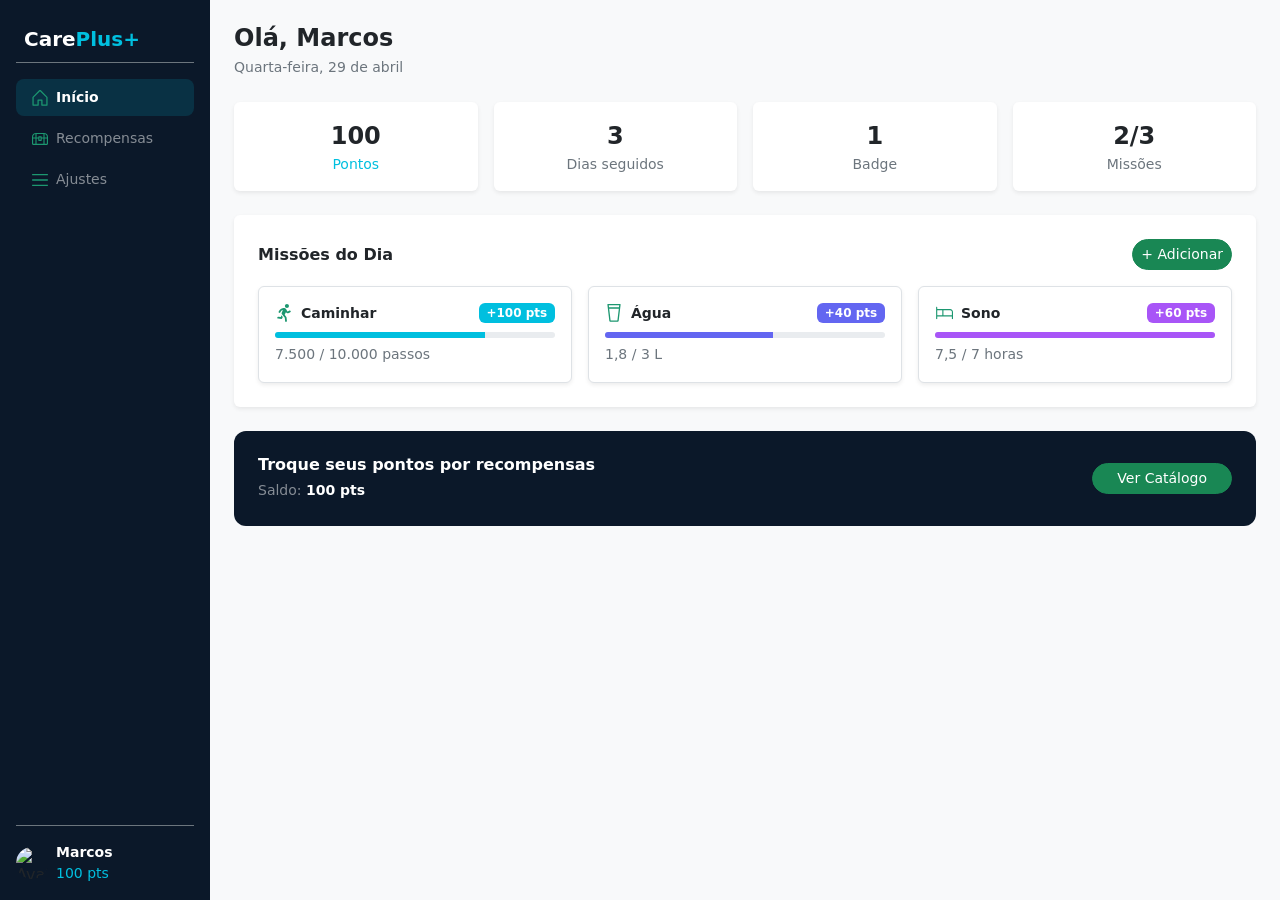
==== index.html @ 82844d2a "git init" ====
<!DOCTYPE html>
<html lang="pt-BR">
<head>
  <meta charset="UTF-8">
  <meta name="viewport" content="width=device-width, initial-scale=1.0">
  <title>CarePlus+</title>
  <link href="https://cdn.jsdelivr.net/npm/bootstrap@5.3.3/dist/css/bootstrap.min.css" rel="stylesheet">
  <style>
    :root { --bs-success: #00BFDF; --bs-success-rgb: 0,191,223; }

    .sidebar { width: 210px; min-height: 100vh; background: #0B1829; position: sticky; top: 0; flex-shrink: 0; }
    .sidebar .nav-link { color: rgba(255,255,255,0.5); font-size: 0.875rem; border-radius: 8px; }
    .sidebar .nav-link:hover  { color: #fff; background: rgba(255,255,255,0.06); }
    .sidebar .nav-link.active { color: #fff; background: rgba(0,191,223,0.15); font-weight: 600; }

    .bottom-nav { background: #0B1829; }
    .bottom-nav .nav-link { color: rgba(255,255,255,0.45); font-size: 0.65rem; }
    .bottom-nav .nav-link.active { color: #00BFDF; }
  </style>
</head>

<body class="bg-light">
<div class="d-flex">

  <!-- SIDEBAR — d-none d-lg-flex: só aparece no desktop -->
  <aside class="sidebar d-none d-lg-flex flex-column p-3 gap-3">

    <div class="text-white fw-bold fs-5 px-2 pt-2 pb-2 border-bottom border-secondary">
      Care<span style="color:#00BFDF">Plus+</span>
    </div>

    <ul class="nav flex-column gap-1 flex-grow-1">
      <li><a href="./index.html" class="nav-link active d-flex align-items-center gap-2">
        <img src="./src/assets/svgs/home.svg" width="16" height="16" alt=""> Início
      </a></li>
      <li><a href="./src/pages/rewards.html" class="nav-link d-flex align-items-center gap-2">
        <img src="./src/assets/svgs/rewards.svg" width="16" height="16" alt=""> Recompensas
      </a></li>
      <li><a href="#" class="nav-link d-flex align-items-center gap-2">
        <img src="./src/assets/svgs/settings.svg" width="16" height="16" alt=""> Ajustes
      </a></li>
    </ul>

    <div class="d-flex align-items-center gap-2 border-top border-secondary pt-3">
      <img src="./src/assets/imgs/thispersondoesnotexist 1.png"
           class="rounded-circle" width="32" height="32" style="object-fit:cover" alt="Avatar">
      <div>
        <div class="text-white small fw-semibold">Marcos</div>
        <div class="text-success small">100 pts</div>
      </div>
    </div>

  </aside>

  <!-- MAIN -->
  <main class="flex-grow-1 p-4 pb-5 pb-lg-4">

    <h1 class="fs-4 fw-bold mb-1">Olá, Marcos</h1>
    <p class="text-secondary small mb-4">Quarta-feira, 29 de abril</p>

    <!-- Stats — row g-3: grid Bootstrap com espaçamento -->
    <div class="row g-3 mb-4">
      <!-- col-6 col-lg-3: 2 colunas mobile, 4 colunas desktop -->
      <div class="col-6 col-lg-3">
        <div class="card border-0 shadow-sm text-center py-3">
          <div class="fw-bold fs-4">100</div>
          <small class="text-success">Pontos</small>
        </div>
      </div>
      <div class="col-6 col-lg-3">
        <div class="card border-0 shadow-sm text-center py-3">
          <div class="fw-bold fs-4">3</div>
          <small class="text-secondary">Dias seguidos</small>
        </div>
      </div>
      <div class="col-6 col-lg-3">
        <div class="card border-0 shadow-sm text-center py-3">
          <div class="fw-bold fs-4">1</div>
          <small class="text-secondary">Badge</small>
        </div>
      </div>
      <div class="col-6 col-lg-3">
        <div class="card border-0 shadow-sm text-center py-3">
          <div class="fw-bold fs-4">2/3</div>
          <small class="text-secondary">Missões</small>
        </div>
      </div>
    </div>

    <!-- Missões -->
    <div class="card border-0 shadow-sm mb-4">
      <div class="card-body p-4">

        <div class="d-flex justify-content-between align-items-center mb-3">
          <h2 class="fs-6 fw-bold mb-0">Missões do Dia</h2>
          <!-- data-bs-toggle: abre o modal sem JavaScript -->
          <button class="btn btn-success btn-sm rounded-pill"
                  data-bs-toggle="modal" data-bs-target="#modalMetas">
            + Adicionar
          </button>
        </div>

        <!-- row g-3: col-12 mobile, col-md-4 desktop -->
        <div class="row g-3">

          <div class="col-12 col-md-4">
            <div class="card border shadow-sm">
              <div class="card-body p-3">
                <div class="d-flex align-items-center gap-2 mb-2">
                  <img src="./src/assets/svgs/run.svg" width="18" height="18" alt="">
                  <span class="fw-semibold small">Caminhar</span>
                  <!-- badge: componente Bootstrap para pontos -->
                  <span class="badge bg-success ms-auto">+100 pts</span>
                </div>
                <!-- progress: barra de progresso Bootstrap com aria para acessibilidade -->
                <div class="progress mb-1" style="height:6px;"
                     role="progressbar" aria-valuenow="75" aria-valuemin="0" aria-valuemax="100">
                  <div class="progress-bar bg-success" style="width:75%"></div>
                </div>
                <small class="text-secondary">7.500 / 10.000 passos</small>
              </div>
            </div>
          </div>

          <div class="col-12 col-md-4">
            <div class="card border shadow-sm">
              <div class="card-body p-3">
                <div class="d-flex align-items-center gap-2 mb-2">
                  <img src="./src/assets/svgs/water.svg" width="18" height="18" alt="">
                  <span class="fw-semibold small">Água</span>
                  <span class="badge ms-auto" style="background:#6366F1">+40 pts</span>
                </div>
                <div class="progress mb-1" style="height:6px;"
                     role="progressbar" aria-valuenow="60" aria-valuemin="0" aria-valuemax="100">
                  <div class="progress-bar" style="width:60%; background:#6366F1"></div>
                </div>
                <small class="text-secondary">1,8 / 3 L</small>
              </div>
            </div>
          </div>

          <div class="col-12 col-md-4">
            <div class="card border shadow-sm">
              <div class="card-body p-3">
                <div class="d-flex align-items-center gap-2 mb-2">
                  <img src="./src/assets/svgs/bed.svg" width="18" height="18" alt="">
                  <span class="fw-semibold small">Sono</span>
                  <span class="badge ms-auto" style="background:#A855F7">+60 pts</span>
                </div>
                <div class="progress mb-1" style="height:6px;"
                     role="progressbar" aria-valuenow="100" aria-valuemin="0" aria-valuemax="100">
                  <div class="progress-bar" style="width:100%; background:#A855F7"></div>
                </div>
                <small class="text-secondary">7,5 / 7 horas</small>
              </div>
            </div>
          </div>

        </div>
      </div>
    </div>

    <!-- Banner Recompensas -->
    <div class="card border-0 text-white p-4" style="background:#0B1829; border-radius:12px;">
      <div class="d-flex justify-content-between align-items-center flex-wrap gap-3">
        <div>
          <h2 class="fs-6 fw-bold text-white mb-1">Troque seus pontos por recompensas</h2>
          <small style="color:rgba(255,255,255,.5)">Saldo: <strong class="text-white">100 pts</strong></small>
        </div>
        <a href="./src/pages/rewards.html" class="btn btn-success btn-sm rounded-pill px-4">
          Ver Catálogo
        </a>
      </div>
    </div>

  </main>
</div>


<!-- Navbar Mobile — fixed-bottom d-lg-none: some no desktop -->
<nav class="bottom-nav fixed-bottom d-flex d-lg-none">
  <a href="./index.html" class="nav-link active flex-fill d-flex flex-column align-items-center py-2">
    <img src="./src/assets/svgs/home.svg" width="22" height="22" alt="">
    <span>Início</span>
  </a>
  <a href="./src/pages/rewards.html" class="nav-link flex-fill d-flex flex-column align-items-center py-2">
    <img src="./src/assets/svgs/rewards.svg" width="22" height="22" alt="">
    <span>Recompensas</span>
  </a>
  <a href="#" class="nav-link flex-fill d-flex flex-column align-items-center py-2">
    <img src="./src/assets/svgs/settings.svg" width="22" height="22" alt="">
    <span>Ajustes</span>
  </a>
</nav>


<!-- Modal: Adicionar Meta — componente Bootstrap, sem JS customizado -->
<div class="modal fade" id="modalMetas" tabindex="-1" aria-hidden="true">
  <div class="modal-dialog modal-dialog-centered">
    <div class="modal-content rounded-4 border-0 shadow">
      <div class="modal-header border-0">
        <h5 class="modal-title fw-bold">Nova meta</h5>
        <button type="button" class="btn-close" data-bs-dismiss="modal"></button>
      </div>
      <div class="modal-body pt-0">
        <form>
          <div class="mb-3">
            <label class="form-label small fw-semibold text-secondary">Nome da meta</label>
            <input type="text" class="form-control rounded-3" placeholder="Ex: Caminhar 30 minutos">
          </div>
          <div class="mb-3">
            <label class="form-label small fw-semibold text-secondary">Tipo</label>
            <select class="form-select rounded-3">
              <option>Diária</option>
              <option>Semanal</option>
            </select>
          </div>
          <div>
            <label class="form-label small fw-semibold text-secondary">Valor alvo</label>
            <input type="number" class="form-control rounded-3" placeholder="Ex: 10000">
          </div>
        </form>
      </div>
      <div class="modal-footer border-0">
        <button class="btn btn-outline-secondary btn-sm rounded-3" data-bs-dismiss="modal">Cancelar</button>
        <button class="btn btn-success btn-sm rounded-3" data-bs-dismiss="modal">Salvar</button>
      </div>
    </div>
  </div>
</div>


<script src="https://cdn.jsdelivr.net/npm/bootstrap@5.3.3/dist/js/bootstrap.bundle.min.js"></script>
</body>
</html>
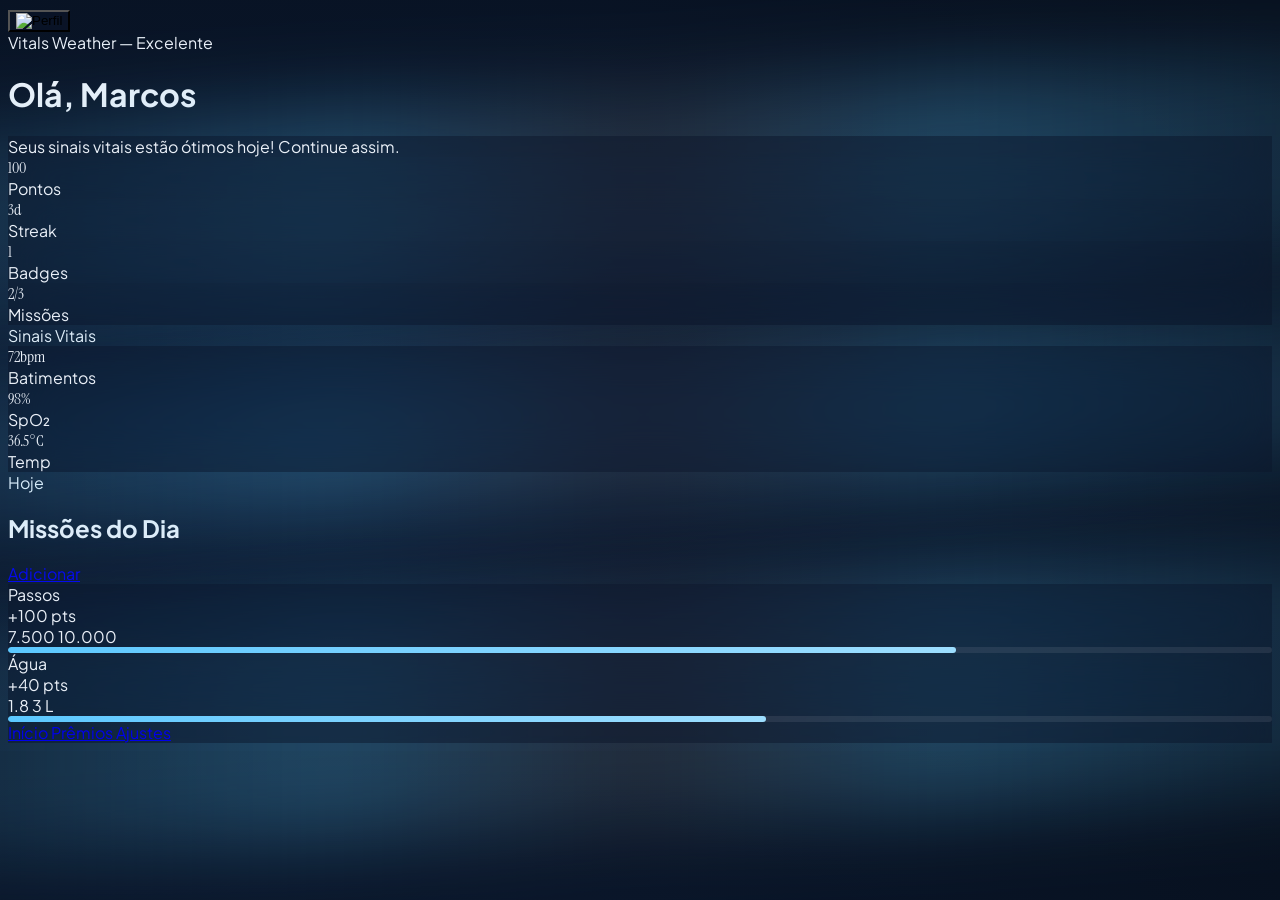
==== commit 0a3abdb2: "feat: add settings page with dynamic particles and Vitals Weather simulator - Implemented a new sett" ====
--- a/index.html
+++ b/index.html
@@ -3,233 +3,188 @@
 <head>
   <meta charset="UTF-8">
   <meta name="viewport" content="width=device-width, initial-scale=1.0">
-  <title>CarePlus+</title>
-  <link href="https://cdn.jsdelivr.net/npm/bootstrap@5.3.3/dist/css/bootstrap.min.css" rel="stylesheet">
-  <style>
-    :root { --bs-success: #00BFDF; --bs-success-rgb: 0,191,223; }
-
-    .sidebar { width: 210px; min-height: 100vh; background: #0B1829; position: sticky; top: 0; flex-shrink: 0; }
-    .sidebar .nav-link { color: rgba(255,255,255,0.5); font-size: 0.875rem; border-radius: 8px; }
-    .sidebar .nav-link:hover  { color: #fff; background: rgba(255,255,255,0.06); }
-    .sidebar .nav-link.active { color: #fff; background: rgba(0,191,223,0.15); font-weight: 600; }
-
-    .bottom-nav { background: #0B1829; }
-    .bottom-nav .nav-link { color: rgba(255,255,255,0.45); font-size: 0.65rem; }
-    .bottom-nav .nav-link.active { color: #00BFDF; }
-  </style>
+  <title>CarePlus+ V2</title>
+  
+  <link rel="preconnect" href="https://fonts.googleapis.com">
+  <link rel="preconnect" href="https://fonts.gstatic.com" crossorigin>
+  <link href="https://fonts.googleapis.com/css2?family=Plus+Jakarta+Sans:ital,wght@0,300;0,400;0,500;0,600;0,700;0,800;1,400&family=Instrument+Serif:ital@0;1&display=swap" rel="stylesheet">
+  
+  <script src="https://cdn.tailwindcss.com"></script>
+  
+  <link rel="stylesheet" href="style.css">
+  
+  <script src="https://unpkg.com/lucide@latest"></script>
 </head>
 
-<body class="bg-light">
-<div class="d-flex">
+<body class="app-bg vw-excellent relative min-h-[100dvh] overflow-x-hidden">
 
-  <!-- SIDEBAR — d-none d-lg-flex: só aparece no desktop -->
-  <aside class="sidebar d-none d-lg-flex flex-column p-3 gap-3">
-
-    <div class="text-white fw-bold fs-5 px-2 pt-2 pb-2 border-bottom border-secondary">
-      Care<span style="color:#00BFDF">Plus+</span>
+  <div aria-hidden="true" class="fixed inset-0 pointer-events-none z-0" id="particles-container">
+    <div class="aurora-band b1"></div>
+    <div class="aurora-band b2"></div>
+    <div class="aurora-band b3"></div>
     </div>
 
-    <ul class="nav flex-column gap-1 flex-grow-1">
-      <li><a href="./index.html" class="nav-link active d-flex align-items-center gap-2">
-        <img src="./src/assets/svgs/home.svg" width="16" height="16" alt=""> Início
-      </a></li>
-      <li><a href="./src/pages/rewards.html" class="nav-link d-flex align-items-center gap-2">
-        <img src="./src/assets/svgs/rewards.svg" width="16" height="16" alt=""> Recompensas
-      </a></li>
-      <li><a href="#" class="nav-link d-flex align-items-center gap-2">
-        <img src="./src/assets/svgs/settings.svg" width="16" height="16" alt=""> Ajustes
-      </a></li>
-    </ul>
+  <div class="fixed top-4 right-4 z-50">
+    <button class="w-10 h-10 rounded-full border border-[var(--card-border)] overflow-hidden glass shadow-lg">
+      <img src="https://ui-avatars.com/api/?name=Marcos&background=random" class="w-full h-full object-cover" alt="Perfil">
+    </button>
+  </div>
 
-    <div class="d-flex align-items-center gap-2 border-top border-secondary pt-3">
-      <img src="./src/assets/imgs/thispersondoesnotexist 1.png"
-           class="rounded-circle" width="32" height="32" style="object-fit:cover" alt="Avatar">
-      <div>
-        <div class="text-white small fw-semibold">Marcos</div>
-        <div class="text-success small">100 pts</div>
+  <main class="relative z-10 min-h-[100dvh] py-[clamp(24px,5vw,56px)] px-[clamp(16px,5vw,48px)] pb-32 max-w-[720px] mx-auto">
+    
+    <header class="mb-2 mt-4">
+      <div class="text-[0.6rem] font-bold tracking-[0.22em] uppercase text-[var(--accent)] mb-1">
+        Vitals Weather — Excelente
       </div>
-    </div>
+      <h1 class="text-[clamp(1.6rem,5vw,2.2rem)] font-extrabold text-[var(--text-primary)] tracking-[-0.03em] leading-[1.1]">
+        Olá, Marcos
+      </h1>
+      <p class="text-[0.82rem] text-[var(--text-muted)] mt-1 capitalize" id="data-atual"></p>
+    </header>
 
-  </aside>
-
-  <!-- MAIN -->
-  <main class="flex-grow-1 p-4 pb-5 pb-lg-4">
-
-    <h1 class="fs-4 fw-bold mb-1">Olá, Marcos</h1>
-    <p class="text-secondary small mb-4">Quarta-feira, 29 de abril</p>
-
-    <!-- Stats — row g-3: grid Bootstrap com espaçamento -->
-    <div class="row g-3 mb-4">
-      <!-- col-6 col-lg-3: 2 colunas mobile, 4 colunas desktop -->
-      <div class="col-6 col-lg-3">
-        <div class="card border-0 shadow-sm text-center py-3">
-          <div class="fw-bold fs-4">100</div>
-          <small class="text-success">Pontos</small>
+    <div class="flex justify-center py-6 mb-6 relative">
+      <div class="flex flex-col items-center panda-float z-10">
+        <div class="glass p-3 rounded-2xl mb-4 text-sm text-[var(--text-primary)] max-w-[220px] text-center border border-[var(--card-border)] shadow-lg">
+          Seus sinais vitais estão ótimos hoje! Continue assim.
         </div>
-      </div>
-      <div class="col-6 col-lg-3">
-        <div class="card border-0 shadow-sm text-center py-3">
-          <div class="fw-bold fs-4">3</div>
-          <small class="text-secondary">Dias seguidos</small>
-        </div>
-      </div>
-      <div class="col-6 col-lg-3">
-        <div class="card border-0 shadow-sm text-center py-3">
-          <div class="fw-bold fs-4">1</div>
-          <small class="text-secondary">Badge</small>
-        </div>
-      </div>
-      <div class="col-6 col-lg-3">
-        <div class="card border-0 shadow-sm text-center py-3">
-          <div class="fw-bold fs-4">2/3</div>
-          <small class="text-secondary">Missões</small>
+        <div class="w-24 h-24 rounded-full bg-[var(--card-bg)] border-2 border-[var(--accent)] flex items-center justify-center viz-glow backdrop-blur-md">
+          <i data-lucide="smile" class="text-[var(--accent)] w-12 h-12"></i>
         </div>
       </div>
     </div>
 
-    <!-- Missões -->
-    <div class="card border-0 shadow-sm mb-4">
-      <div class="card-body p-4">
+    <section aria-label="Estatísticas" class="grid gap-3 mb-7 grid-cols-2 sm:grid-cols-4">
+      <div class="glass rounded-lg p-4 flex flex-col items-center gap-1 hover:border-[var(--accent-soft)] transition-colors">
+        <i data-lucide="star" class="text-[var(--accent)] mb-1" width="20"></i>
+        <div class="font-display text-2xl leading-none">100</div>
+        <div class="text-[0.58rem] font-bold tracking-[0.1em] uppercase text-[var(--text-muted)]">Pontos</div>
+      </div>
+      <div class="glass rounded-lg p-4 flex flex-col items-center gap-1 hover:border-[var(--accent-soft)] transition-colors">
+        <i data-lucide="zap" class="text-[var(--accent)] mb-1" width="20"></i>
+        <div class="font-display text-2xl leading-none">3<span class="text-[0.62rem] ml-0.5">d</span></div>
+        <div class="text-[0.58rem] font-bold tracking-[0.1em] uppercase text-[var(--text-muted)]">Streak</div>
+      </div>
+      <div class="glass rounded-lg p-4 flex flex-col items-center gap-1 hover:border-[var(--accent-soft)] transition-colors">
+        <i data-lucide="award" class="text-[var(--accent)] mb-1" width="20"></i>
+        <div class="font-display text-2xl leading-none">1</div>
+        <div class="text-[0.58rem] font-bold tracking-[0.1em] uppercase text-[var(--text-muted)]">Badges</div>
+      </div>
+      <div class="glass rounded-lg p-4 flex flex-col items-center gap-1 hover:border-[var(--accent-soft)] transition-colors">
+        <i data-lucide="check-circle-2" class="text-[var(--accent)] mb-1" width="20"></i>
+        <div class="font-display text-2xl leading-none">2/3</div>
+        <div class="text-[0.58rem] font-bold tracking-[0.1em] uppercase text-[var(--text-muted)]">Missões</div>
+      </div>
+    </section>
 
-        <div class="d-flex justify-content-between align-items-center mb-3">
-          <h2 class="fs-6 fw-bold mb-0">Missões do Dia</h2>
-          <!-- data-bs-toggle: abre o modal sem JavaScript -->
-          <button class="btn btn-success btn-sm rounded-pill"
-                  data-bs-toggle="modal" data-bs-target="#modalMetas">
-            + Adicionar
-          </button>
+    <section aria-label="Sinais vitais" class="mb-7">
+      <div class="text-[0.6rem] font-bold tracking-[0.22em] uppercase text-[var(--text-muted)] mb-2">
+        Sinais Vitais
+      </div>
+      <div class="glass rounded-lg p-[18px] flex items-center justify-between gap-2">
+        <div class="flex-1 flex flex-col items-center gap-1.5">
+          <i data-lucide="heart-pulse" class="text-[var(--accent)]" width="17"></i>
+          <div class="font-display text-2xl leading-none text-[var(--text-primary)]">
+            72<span class="text-[0.62rem] font-semibold text-[var(--text-muted)] ml-0.5">bpm</span>
+          </div>
+          <div class="text-[0.58rem] font-bold tracking-[0.1em] uppercase text-[var(--text-muted)]">Batimentos</div>
+        </div>
+        <div class="flex-1 flex flex-col items-center gap-1.5 border-l border-[var(--card-border)]">
+          <i data-lucide="wind" class="text-[var(--accent)]" width="17"></i>
+          <div class="font-display text-2xl leading-none text-[var(--text-primary)]">
+            98<span class="text-[0.62rem] font-semibold text-[var(--text-muted)] ml-0.5">%</span>
+          </div>
+          <div class="text-[0.58rem] font-bold tracking-[0.1em] uppercase text-[var(--text-muted)]">SpO₂</div>
+        </div>
+        <div class="flex-1 flex flex-col items-center gap-1.5 border-l border-[var(--card-border)]">
+          <i data-lucide="thermometer" class="text-[var(--accent)]" width="17"></i>
+          <div class="font-display text-2xl leading-none text-[var(--text-primary)]">
+            36.5<span class="text-[0.62rem] font-semibold text-[var(--text-muted)] ml-0.5">°C</span>
+          </div>
+          <div class="text-[0.58rem] font-bold tracking-[0.1em] uppercase text-[var(--text-muted)]">Temp</div>
+        </div>
+      </div>
+    </section>
+
+    <section aria-labelledby="missoes-title" class="mb-7">
+      <div class="flex justify-between items-center mb-3.5">
+        <div>
+          <div class="text-[0.6rem] font-bold tracking-[0.22em] uppercase text-[var(--text-muted)] mb-0.5">Hoje</div>
+          <h2 id="missoes-title" class="text-base font-extrabold text-[var(--text-primary)] tracking-[-0.01em]">Missões do Dia</h2>
+        </div>
+        <a href="#" class="flex items-center gap-1 text-[0.72rem] font-bold text-[var(--accent)] no-underline tracking-[0.04em]">
+          Adicionar <i data-lucide="arrow-right" width="14"></i>
+        </a>
+      </div>
+
+      <div class="grid gap-3 grid-cols-1 sm:grid-cols-2 md:grid-cols-3">
+        <div class="glass rounded-lg p-[18px] relative overflow-hidden flex flex-col">
+          <div class="flex justify-between items-start mb-4">
+            <div class="flex items-center gap-2.5">
+              <div class="w-8 h-8 rounded-full flex items-center justify-center accent-bg text-[var(--accent)]">
+                <i data-lucide="footprints" width="16"></i>
+              </div>
+              <span class="font-bold text-[0.9rem] text-[var(--text-primary)]">Passos</span>
+            </div>
+            <span class="text-[0.65rem] font-bold px-2 py-1 rounded-full bg-[rgba(194,163,107,0.15)] text-[var(--accent-reward)]">
+              +100 pts
+            </span>
+          </div>
+          <div class="mt-auto">
+            <div class="flex justify-between text-[0.7rem] font-semibold text-[var(--text-muted)] mb-1.5">
+              <span class="text-[var(--text-primary)]">7.500</span>
+              <span>10.000</span>
+            </div>
+            <div class="progress-bar">
+              <div class="progress-fill" style="width: 75%"></div>
+            </div>
+          </div>
         </div>
 
-        <!-- row g-3: col-12 mobile, col-md-4 desktop -->
-        <div class="row g-3">
-
-          <div class="col-12 col-md-4">
-            <div class="card border shadow-sm">
-              <div class="card-body p-3">
-                <div class="d-flex align-items-center gap-2 mb-2">
-                  <img src="./src/assets/svgs/run.svg" width="18" height="18" alt="">
-                  <span class="fw-semibold small">Caminhar</span>
-                  <!-- badge: componente Bootstrap para pontos -->
-                  <span class="badge bg-success ms-auto">+100 pts</span>
-                </div>
-                <!-- progress: barra de progresso Bootstrap com aria para acessibilidade -->
-                <div class="progress mb-1" style="height:6px;"
-                     role="progressbar" aria-valuenow="75" aria-valuemin="0" aria-valuemax="100">
-                  <div class="progress-bar bg-success" style="width:75%"></div>
-                </div>
-                <small class="text-secondary">7.500 / 10.000 passos</small>
+        <div class="glass rounded-lg p-[18px] relative overflow-hidden flex flex-col">
+          <div class="flex justify-between items-start mb-4">
+            <div class="flex items-center gap-2.5">
+              <div class="w-8 h-8 rounded-full flex items-center justify-center accent-bg text-[var(--accent)]">
+                <i data-lucide="droplet" width="16"></i>
               </div>
+              <span class="font-bold text-[0.9rem] text-[var(--text-primary)]">Água</span>
+            </div>
+            <span class="text-[0.65rem] font-bold px-2 py-1 rounded-full bg-[rgba(194,163,107,0.15)] text-[var(--accent-reward)]">
+              +40 pts
+            </span>
+          </div>
+          <div class="mt-auto">
+            <div class="flex justify-between text-[0.7rem] font-semibold text-[var(--text-muted)] mb-1.5">
+              <span class="text-[var(--text-primary)]">1.8</span>
+              <span>3 L</span>
+            </div>
+            <div class="progress-bar">
+              <div class="progress-fill" style="width: 60%"></div>
             </div>
           </div>
-
-          <div class="col-12 col-md-4">
-            <div class="card border shadow-sm">
-              <div class="card-body p-3">
-                <div class="d-flex align-items-center gap-2 mb-2">
-                  <img src="./src/assets/svgs/water.svg" width="18" height="18" alt="">
-                  <span class="fw-semibold small">Água</span>
-                  <span class="badge ms-auto" style="background:#6366F1">+40 pts</span>
-                </div>
-                <div class="progress mb-1" style="height:6px;"
-                     role="progressbar" aria-valuenow="60" aria-valuemin="0" aria-valuemax="100">
-                  <div class="progress-bar" style="width:60%; background:#6366F1"></div>
-                </div>
-                <small class="text-secondary">1,8 / 3 L</small>
-              </div>
-            </div>
-          </div>
-
-          <div class="col-12 col-md-4">
-            <div class="card border shadow-sm">
-              <div class="card-body p-3">
-                <div class="d-flex align-items-center gap-2 mb-2">
-                  <img src="./src/assets/svgs/bed.svg" width="18" height="18" alt="">
-                  <span class="fw-semibold small">Sono</span>
-                  <span class="badge ms-auto" style="background:#A855F7">+60 pts</span>
-                </div>
-                <div class="progress mb-1" style="height:6px;"
-                     role="progressbar" aria-valuenow="100" aria-valuemin="0" aria-valuemax="100">
-                  <div class="progress-bar" style="width:100%; background:#A855F7"></div>
-                </div>
-                <small class="text-secondary">7,5 / 7 horas</small>
-              </div>
-            </div>
-          </div>
-
         </div>
       </div>
-    </div>
-
-    <!-- Banner Recompensas -->
-    <div class="card border-0 text-white p-4" style="background:#0B1829; border-radius:12px;">
-      <div class="d-flex justify-content-between align-items-center flex-wrap gap-3">
-        <div>
-          <h2 class="fs-6 fw-bold text-white mb-1">Troque seus pontos por recompensas</h2>
-          <small style="color:rgba(255,255,255,.5)">Saldo: <strong class="text-white">100 pts</strong></small>
-        </div>
-        <a href="./src/pages/rewards.html" class="btn btn-success btn-sm rounded-pill px-4">
-          Ver Catálogo
-        </a>
-      </div>
-    </div>
+    </section>
 
   </main>
-</div>
 
+  <nav class="fixed bottom-0 left-0 w-full glass border-t border-[var(--card-border)] z-50 pt-2 pb-[calc(env(safe-area-inset-bottom)+8px)]">
+    <div class="max-w-[720px] mx-auto flex justify-around items-center h-14 px-4">
+      <a href="#" class="flex flex-col items-center gap-1 text-[var(--accent)] relative">
+        <div class="absolute -top-3 w-1 h-1 rounded-full bg-[var(--accent)]" style="box-shadow: 0 0 8px var(--accent-glow)"></div>
+        <i data-lucide="home" width="22"></i>
+        <span class="text-[0.6rem] font-bold">Início</span>
+      </a>
+      <a href="src/pages/rewards.html" class="flex flex-col items-center gap-1 text-[var(--text-muted)] hover:text-[var(--text-primary)] transition-colors">
+        <i data-lucide="gift" width="22"></i>
+        <span class="text-[0.6rem] font-bold">Prêmios</span>
+      </a>
+      <a href="#" class="flex flex-col items-center gap-1 text-[var(--text-muted)] hover:text-[var(--text-primary)] transition-colors">
+        <i data-lucide="settings" width="22"></i>
+        <span class="text-[0.6rem] font-bold">Ajustes</span>
+      </a>
+    </div>
+  </nav>
 
-<!-- Navbar Mobile — fixed-bottom d-lg-none: some no desktop -->
-<nav class="bottom-nav fixed-bottom d-flex d-lg-none">
-  <a href="./index.html" class="nav-link active flex-fill d-flex flex-column align-items-center py-2">
-    <img src="./src/assets/svgs/home.svg" width="22" height="22" alt="">
-    <span>Início</span>
-  </a>
-  <a href="./src/pages/rewards.html" class="nav-link flex-fill d-flex flex-column align-items-center py-2">
-    <img src="./src/assets/svgs/rewards.svg" width="22" height="22" alt="">
-    <span>Recompensas</span>
-  </a>
-  <a href="#" class="nav-link flex-fill d-flex flex-column align-items-center py-2">
-    <img src="./src/assets/svgs/settings.svg" width="22" height="22" alt="">
-    <span>Ajustes</span>
-  </a>
-</nav>
-
-
-<!-- Modal: Adicionar Meta — componente Bootstrap, sem JS customizado -->
-<div class="modal fade" id="modalMetas" tabindex="-1" aria-hidden="true">
-  <div class="modal-dialog modal-dialog-centered">
-    <div class="modal-content rounded-4 border-0 shadow">
-      <div class="modal-header border-0">
-        <h5 class="modal-title fw-bold">Nova meta</h5>
-        <button type="button" class="btn-close" data-bs-dismiss="modal"></button>
-      </div>
-      <div class="modal-body pt-0">
-        <form>
-          <div class="mb-3">
-            <label class="form-label small fw-semibold text-secondary">Nome da meta</label>
-            <input type="text" class="form-control rounded-3" placeholder="Ex: Caminhar 30 minutos">
-          </div>
-          <div class="mb-3">
-            <label class="form-label small fw-semibold text-secondary">Tipo</label>
-            <select class="form-select rounded-3">
-              <option>Diária</option>
-              <option>Semanal</option>
-            </select>
-          </div>
-          <div>
-            <label class="form-label small fw-semibold text-secondary">Valor alvo</label>
-            <input type="number" class="form-control rounded-3" placeholder="Ex: 10000">
-          </div>
-        </form>
-      </div>
-      <div class="modal-footer border-0">
-        <button class="btn btn-outline-secondary btn-sm rounded-3" data-bs-dismiss="modal">Cancelar</button>
-        <button class="btn btn-success btn-sm rounded-3" data-bs-dismiss="modal">Salvar</button>
-      </div>
-    </div>
-  </div>
-</div>
-
-
-<script src="https://cdn.jsdelivr.net/npm/bootstrap@5.3.3/dist/js/bootstrap.bundle.min.js"></script>
+  <script src="script.js"></script>
 </body>
-</html>
+</html>
--- a/style.css
+++ b/style.css
@@ -0,0 +1,124 @@
+/* ============================================================
+   CarePlus+ V2  —  Dark Health Game (Vanilla CSS)
+   ============================================================ */
+
+:root {
+  /* Paleta padrão (Excelente) */
+  --accent:      #5BC8FF;
+  --accent-soft: rgba(91, 200, 255, 0.12);
+  --accent-glow: rgba(91, 200, 255, 0.28);
+  --bg-a:        #0B1A33;
+  --bg-b:        #07101E;
+
+  --accent-reward: #C2A36B;
+  --text-primary: #EAF0F8;
+  --text-muted:   #8AA0C2;
+  --card-bg:      rgba(13, 22, 40, 0.48);
+  --card-border:  rgba(255, 255, 255, 0.08);
+
+  --font-display: 'Instrument Serif', Georgia, serif;
+}
+
+/* Vitals Weather state classes */
+.vw-excellent {
+  --accent:      #5BC8FF;
+  --accent-soft: rgba(91, 200, 255, 0.12);
+  --accent-glow: rgba(91, 200, 255, 0.28);
+  --bg-a:        #0B1A33;
+  --bg-b:        #07101E;
+}
+.vw-good {
+  --accent:      #4ECC8A;
+  --accent-soft: rgba(78, 204, 138, 0.12);
+  --accent-glow: rgba(78, 204, 138, 0.28);
+  --bg-a:        #0A2418;
+  --bg-b:        #06140E;
+}
+.vw-critical {
+  --accent:      #F0564E;
+  --accent-soft: rgba(240, 86, 78, 0.12);
+  --accent-glow: rgba(240, 86, 78, 0.28);
+  --bg-a:        #2A0C0C;
+  --bg-b:        #160606;
+}
+
+body {
+  font-family: 'Plus Jakarta Sans', system-ui, sans-serif;
+  color: var(--text-primary);
+}
+
+.font-display { font-family: var(--font-display); font-weight: 400; }
+
+.app-bg {
+  background: radial-gradient(ellipse 140% 120% at 22% 58%, var(--bg-a), var(--bg-b) 72%);
+  transition: background 1.1s ease;
+}
+
+.glass {
+  background: var(--card-bg);
+  backdrop-filter: blur(24px) saturate(1.2);
+  -webkit-backdrop-filter: blur(24px) saturate(1.2);
+}
+
+.accent-text   { color: var(--accent); }
+.accent-bg     { background: var(--accent-soft); }
+.viz-glow      { filter: drop-shadow(0 0 6px var(--accent-glow)); }
+
+/* Animações e Partículas */
+.panda-float   { animation: float 4s ease-in-out infinite; }
+@keyframes float { 0%,100%{transform:translateY(0)} 50%{transform:translateY(-14px)} }
+
+.particle {
+  position: absolute;
+  border-radius: 50%;
+  pointer-events: none;
+}
+
+.vw-excellent .particle {
+  width: 5px; height: 5px;
+  background: var(--accent);
+  box-shadow: 0 0 4px var(--accent-glow);
+  animation: partRise var(--dur, 14s) linear infinite;
+  animation-delay: var(--delay, 0s);
+}
+@keyframes partRise {
+  0%   { transform: translateY(20px) scale(.5); opacity: 0; }
+  15%  { opacity: .8; }
+  85%  { opacity: .5; }
+  100% { transform: translateY(-110vh) translateX(30px) scale(1.1); opacity: 0; }
+}
+
+.aurora-band {
+  position: absolute;
+  left: -30%; width: 160%; height: 200px;
+  background: linear-gradient(90deg, transparent 0%, var(--accent-glow) 35%, rgba(255,255,255,0.10) 50%, var(--accent-glow) 65%, transparent 100%);
+  filter: blur(40px);
+  opacity: 0;
+  transform: skewY(-3deg);
+  animation: aurora 12s linear infinite;
+}
+.vw-excellent .aurora-band { opacity: 1; }
+.aurora-band.b1 { top: 10%; animation-delay: 0s; }
+.aurora-band.b2 { top: 38%; animation-delay: -4s; height: 160px; }
+.aurora-band.b3 { top: 65%; animation-delay: -8s; height: 240px; }
+
+@keyframes aurora {
+  0%   { transform: translateX(-25%) skewY(-3deg); opacity: 0; }
+  20%  { opacity: .6; }
+  80%  { opacity: .4; }
+  100% { transform: translateX(25%) skewY(-3deg); opacity: 0; }
+}
+
+/* Barra de Progresso Customizada */
+.progress-bar {
+  height: 6px;
+  border-radius: 999px;
+  background: rgba(255,255,255,0.08);
+  overflow: hidden;
+}
+.progress-fill {
+  height: 100%;
+  border-radius: 999px;
+  background: linear-gradient(90deg, var(--accent), color-mix(in srgb, var(--accent) 60%, white));
+  transition: width 0.8s cubic-bezier(0.34, 1.56, 0.64, 1);
+}
